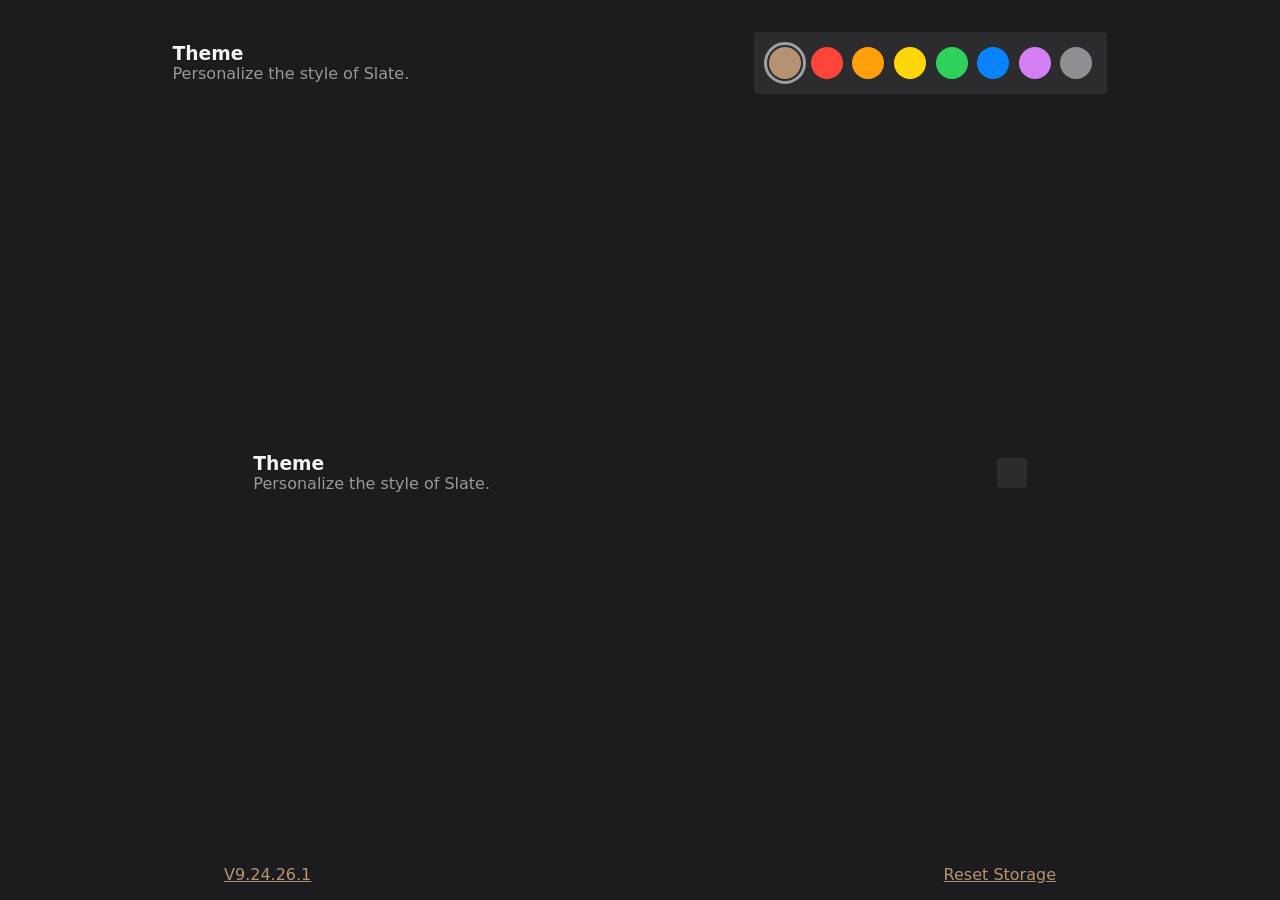
==== settings.html @ 67435133 "Update version number to V9.24.26.1 in settings.html" ====
<!DOCTYPE html>
<html lang="en">
<head>
    <meta charset="UTF-8">
    <meta name="viewport" content="width=device-width, initial-scale=1.0">
    <title>Slate Lite</title>
    <link rel="stylesheet" href="index.css">
    <link rel="stylesheet" href="https://cdnjs.cloudflare.com/ajax/libs/font-awesome/6.7.2/css/all.min.css"/>
    <link rel="icon" type="image/x-icon" href="icons/256.png">
    <link rel="manifest" href="./manifest.json">

    <meta name="mobile-web-app-capable" content="yes">
    <meta name="apple-mobile-web-app-status-bar-style" content="black-translucent">
    <meta name="apple-mobile-web-app-title" content="Slate Lite">

    <link rel="apple-touch-icon" href="icons/180.png">
</head>
<body>
    <div class="main-section" >
<div class="settings" id="settingsDialog">
    <div style="display: flex; flex-direction: row; justify-content: space-around; align-items: center;width: 100%;flex-wrap: wrap;margin:2rem">
        <div><h3 style="color: var(--text-color); margin: 0;">Theme</h3>
        <p style="color: var(--text-color2);  margin: 0;">Personalize the style of Slate.</p></div>
        <form id="colorPicker" class="colorPicker">
        </form>
    </div>
    <div style="display: flex; flex-direction: row; justify-content: space-around; align-items: center;width: 100%;flex-wrap: wrap;margin:2rem">
        <div><h3 style="color: var(--text-color); margin: 0;">Theme</h3>
        <p style="color: var(--text-color2);  margin: 0;">Personalize the style of Slate.</p></div>
        <form id="colorPicker" class="colorPicker">
        </form>
    </div>
    <div style="display: flex; flex-direction: row; justify-content: space-between; align-items: center; width: 65%; margin-top: 30px;">
        <p><a href="https://github.com/FencingLefty3/SlateLite">V9.24.26.1</a></p>
        <p><a style="color: var(--accent-color3); cursor: pointer; text-decoration: underline;" id="clearDatabaseButton">Reset Storage</a></p>
    </div>
    
</div>
</div>
</body>
</html>
<script src="js/dexie.min.js"></script>
<script src="database.js"></script>
<script src="index.js"></script>
---- index.css ----
* {
  font-family: system-ui, -apple-system, BlinkMacSystemFont, 'Segoe UI', Roboto, Oxygen, Ubuntu, Cantarell, 'Open Sans', 'Helvetica Neue', sans-serif
}

:root {
  --bg-color: #1c1c1e;
  --text-color: #f2f2f7;
  --text-color2: #ebebf599;
  --nav-color: #2c2c2e;

  --accent-color: #755f49;
  --accent-color4: #56473a;
  --accent-color2: #755f4951;
  --accent-color3: #b59372;
}

.Gray {
  --accent-color: #8e8e93;
  --accent-color4: #3a3a3c;
  --accent-color2: #8e8e9338;
  --accent-color3: #8e8e93;
}

.Red {
  --accent-color: #ff453a;
  --accent-color4: #4a2422;
  --accent-color2: #ff453a38;
  --accent-color3: #ff453a;
}

.Orange {
  --accent-color: #ff9f0a;
  --accent-color4: #4a351d;
  --accent-color2: #ff9f0a38;
  --accent-color3: #ff9f0a;
}
.Yellow {
  --accent-color: #ffd60a;
  --accent-color4: #49411e;
  --accent-color2: #ffd60a38;
  --accent-color3: #ffd60a;
}
.Green {
  --accent-color: #30d158;
  --accent-color4: #1e4229;
  --accent-color2: #30d15838;
  --accent-color3: #30d158;
}
.Blue {
  --accent-color: #0a84ff;
  --accent-color4: #1d3853;
  --accent-color2: #0a84ff38;
  --accent-color3: #0a84ff;
}
.Pink {
  --accent-color: #ff375f;
  --accent-color4: #4a2430;
  --accent-color2: #ff375f38;
  --accent-color3: #ff375f;
}

/*==================================*/
body {
  margin: 0;
  align-items: center;
  display: flex;
  flex-direction: column;
  height: 100vh; 
  background: var(--bg-color);
  color: var(--text-color);
  
}

.body {
  margin-top: 2rem;
  align-items: center;
  display: flex;
  flex-direction: column;
  width: 100%;
  height: 100%;
}


splash {
  position: fixed;
  top: 0;
  left: 0;
  width: 100%;
  height: 90dvh;
  background-color: white;
  display: flex;
  flex-direction: column; 
  align-items: center; 
  justify-content: space-between; 
  padding: 5dvh;
  z-index: 9999; /* Ensure it stays on top of everything */
}

h3 {
  margin: 0;
  padding: 0;
}
img {
  margin: 0;
  padding: 0;
}

.circle {
  width: 2rem;
  height: 2rem;
  border-radius: 100%;
  display: flex;
  align-items: center;
  justify-content: center;
  color: #000;
  background-color: var(--text-color)
}

.circle-outline {
  width: 2rem;
  height: 2rem;
  border-radius: 50%;
  outline: 3px solid var(--text-color2);
  outline-offset: 2px;
  display: flex;
  align-items: center;
  justify-content: center;
  color: #000;
  background-color: var(--text-color)
}

.loader {
  width: 48px;
  height: 48px;
  border-radius: 50%;
  position: relative;
  animation: rotate 1s linear infinite
}
.loader::before {
  content: "";
  box-sizing: border-box;
  position: absolute;
  inset: 0px;
  border-radius: 50%;
  border: 5px solid var(--text-color);
  animation: prixClipFix 2s linear infinite ;
}

@keyframes rotate {
  100%   {transform: rotate(360deg)}
}

@keyframes prixClipFix {
    0%   {clip-path:polygon(50% 50%,0 0,0 0,0 0,0 0,0 0)}
    25%  {clip-path:polygon(50% 50%,0 0,100% 0,100% 0,100% 0,100% 0)}
    50%  {clip-path:polygon(50% 50%,0 0,100% 0,100% 100%,100% 100%,100% 100%)}
    75%  {clip-path:polygon(50% 50%,0 0,100% 0,100% 100%,0 100%,0 100%)}
    100% {clip-path:polygon(50% 50%,0 0,100% 0,100% 100%,0 100%,0 0)}
}

[type="search"]::-webkit-search-cancel-button {
  -webkit-appearance: none;
  appearance: none;
  height: 10px;
  width: 10px;
  background-image: url('icons/trash.svg');
  background-size: 10px 10px;
}

dialog {
  gap: 15px;
  flex-direction: row;
  min-width: 70%;
  justify-content: center;
  align-items: center;
  padding: 15px;
  margin-top: 0.5rem;
  border-radius: 8px;
  background-color: var(--accent-color4);
  position: fixed;
  top: 50%;
  opacity: 1;
  border: var(--accent-color2) 3px solid;
  box-shadow: 0 4px 10px var(--accent-color2);
  
}

/* Styles the darkened background when popup is active */
dialog::backdrop {
  background-color: #1f1f1fb5;
  opacity: 1;
}

.tagDialog {
  flex-direction: column;
  min-width: 10% !important;
  justify-content: center;
  align-items: center;
  position: fixed;
  top: 2%;
  right: 60%;
}

.settingsDialog {
  flex-direction: column;
  min-width: 80% !important;
  min-height: 80% !important;
  justify-content: space-between;
  align-items: center;
  position: fixed;
  top: 5%;
  background-color: var(--bg-color);
  border-color: var(--nav-color);
}

.settings {
  display: flex;
  flex-direction: column;
  justify-content: space-between;
  align-items: center;
  width: 100%;
}

.filtersDialog {
  gap: 15px;
  display: flex;
  flex-direction: column;
  justify-content: center;
  align-items: center;
  padding: 15px;
}

input, select, textarea {
  background: var(--accent-color2);
  border: none;
  color: var(--text-color);
  padding: 8px;
  border-radius: 4px;
  opacity: .7;
}

.btn2 {
  background: var(--accent-color2);
  border: none;
  color: var(--text-color);
  padding: 8px;
  border-radius: 4px;
  opacity: .7;
  cursor: pointer;
  
}

.btn2:hover {
  background-color: var(--accent-color) !important;
}

@media (max-width: 970px) {
  .btnNav {
    display: block !important;
  }


}
@media (max-width: 970px) {
  .filterButtons {
    display: none !important;
  }
}

.filterButtons {
  display: flex;
  flex-direction: column;
  justify-content: center;
  align-items: center;
  width: 100%;
}

.btnNav {
  background: var(--accent-color2);
  border: none;
  color: var(--text-color);
  padding: 8px;
  border-radius: 4px;
  opacity: .7;
  cursor: pointer;
  display: none;
}

.btnNav:hover {
  background-color: var(--accent-color) !important;
}

.addbtn::before {
  content: "";
  background-image: url('icons/square-pen.svg');
  background-size: cover; /* Forces image to fit the dimensions */
  background-position: center; /* Centers the image */
  background-repeat: no-repeat; /* Prevents tiling */
  padding-right: 1rem;
  margin-right: 5px;
}
.settingsIcon::before {
  content: "";
  background-image: url('icons/settings.svg');
  background-size: cover; /* Forces image to fit the dimensions */
  background-position: center; /* Centers the image */
  background-repeat: no-repeat; /* Prevents tiling */
  padding-right: 1rem;
}
.helpIcon::before {
  content: "";
  background-image: url('icons/badge-question-mark.svg');
  background-size: cover; /* Forces image to fit the dimensions */
  background-position: center; /* Centers the image */
  background-repeat: no-repeat; /* Prevents tiling */
  padding-right: 1rem;
}

.subbtn {
  background-color: var(--accent-color);
  align-items: center;
  justify-content: center;
  margin: 10px 0;
}

.point {
  display: flex;
  align-items: center;
  justify-content: space-between;
  width: 60vw;
  padding: 8px;
  margin: 4px 0;
  border-radius: 4px;
  background-color: var(--nav-color);
}

.line {
  display: flex;
  align-items: center;
  justify-content: space-between;
  width: 60vw;
  padding: 8px;
  margin: 4px 0;
  border-radius: 4px;
  background-color: var(--nav-color);
}

.ico {
 width: 1rem;
 height: 1rem;
 padding: 0;
}

.svg {
 width: 1rem;
 height: 1rem;
 padding: 0;
}

input[type="datetime-local"] {
    color-scheme: dark;
}
input[type="radio"] {
  color-scheme: dark;
  border-radius: 100%;
  display: flex;
  align-items: center;
  justify-content: center;
  color: #000;
  background-color: var(--text-color)
}

.colorPicker {
  display: flex;
  flex-direction: row;
  gap: 0.6rem;
  background-color: var(--nav-color);
  border-radius: 4px;
  padding: 15px;
}


input:focus,
select:focus,
textarea:focus,
button:focus {
    outline: none;
}


.btn {
  background-color: var(--accent-color);
  min-width: 85%;
  align-items: center;
  justify-content: center;
  margin: 10px 0;
}

button {
  align-items: center;
  justify-content: center;
  background: none;
  border: none;
  color: var(--text-color);
  padding: 8px;
  border-radius: 4px;
}

button:hover {
  background-color: var(--accent-color2);
}

input::placeholder {
  color: #b8b8b8;
  opacity: 0.7;
}

.title {
  text-align: left;
  align-items: center;
  justify-content: center;
  font-size: 2em;
}
.main {
  flex: 1;
  display: flex;
  flex-direction: column;
  gap: 10px;
  justify-content: space-between;
  align-items: center;
  width: 100%;
  height: 100lvh;
}

.column-section-bg {
  flex-direction: column;
  display: flex;
  justify-content: center;
  align-items: center;
  row-gap: 10px;
  padding-left: 15px;
  padding-right: 15px;
  padding-top: 3px;
  padding-bottom: 5px;
  margin: 20px;
  width: 85%;
  border-radius: 8px;
  background-color: var(--accent-color2);
}

.column-section {
  flex-direction: column;
  display: flex;
  justify-content: center;
  align-items: center;
  row-gap: 10px;
  padding-left: 15px;
  padding-right: 15px;
  padding-top: 3px;
  padding-bottom: 5px;
  margin: 20px;
}

.row-section {
  display: flex;
  gap: 15px;
  flex-direction: row;
  justify-content: center;
  align-items: center;
  width: 85%;
  margin-top: 0.5rem;
}


.left-row-section {
  display: flex;
    justify-content: space-between;
    align-content: center;
    align-items: center;
    flex-direction: row;
    width: 100%;
    margin: 0 10%;
}

.row-section-bg {
  display: flex;
  gap: 15px;
  flex-direction: row;
  min-width: 70%;
  justify-content: center;
  align-items: center;
  padding: 15px;
  margin-top: 0.5rem;
  border-radius: 8px;
  background-color: var(--accent-color2);
}

.point-content {
  display: flex;
  flex-direction: column;
  align-items: left;
  gap: 10px;
}

.line-content {
  display: flex;
  flex-direction: column;
  align-items: left;
  gap: 10px;
}

.content-text {
  margin: 0;
  padding: 0;
  font-size: 0.8rem;
  color: var(--text-color2);
}

.writeCreateFrm {
  display: flex;
  flex-direction: column;
  align-items: left;
  gap: 10px;
}

.listCreateFrm {
  display: flex;
  flex-direction: column;
  align-items: left;
  gap: 10px;
}

.form {
  display: flex;
  justify-content: space-between;
  align-items: center;
  justify-content: center;
}

.formInput {
  background: none;
  border: none;
  color: var(--text-color);
  font-size: 1.2rem;
  padding: 0;
  border-radius: 4px;
  opacity: .7;
}
.formInput2 {
  background: none;
  margin: 0;
  padding: 0;
  font-size: 1rem;
  color: var(--text-color2);
}

a:link {
  color: var(--accent-color3);
}

a:hover {
  color: var(--accent-color3);
  opacity: 0.3;
}



.form-footer {
  display: flex;
  justify-content: center;
  align-items: center;
  flex-direction: column;
  color: var(--text-color);
}

.section canvas {
  width: 100%;
  height: 320px;
  display: block;
}

.nav a {
  color: var(--text-color);
  text-decoration: none;
  padding: 8px 16px;
  border-radius: 4px;
}

.nav a:hover {
  background-color: var(--accent-color);
  opacity: 0.7;
}

.NAV {
  background-color: var(--nav-color);
  display: flex;
      flex-direction: row;
    flex-wrap: wrap;
    align-content: flex-start;
    align-items: center;
    justify-content: center;
  top: 0;
  left: 0;
  height: 100lvh;
  width: 20%;

}

.main-section {
  display: flex;
  gap: 15px;
  flex-direction: row;
  justify-content: center;
  width: 100dvw;
  height: 100lvh;
}

.main-section-inverted {
  display: flex;
  gap: 15px;
  flex-direction: column;
  justify-content: center;
  align-items: center;
  margin-top: 0.5rem;
}

@media (max-width: 970px) {
  .NAV {
    background: none !important;
    position: relative;
    width: 100lvh !important;
    height: 200lvh !important;
    display: flex;
        flex-direction: row;
      flex-wrap: wrap;
      align-content: flex-start;
      align-items: center;
      justify-content: center;
  }
  .main-section {
    display: flex;
    gap: 15px;
    flex-direction: column !important;
    width: 100% !important;
    margin-top: 0.5rem;
  }
  .main-section-inverted {
    display: flex;
    gap: 15px;
    flex-direction: row !important;
    width: 100% !important;
    margin-top: 0.5rem;
  }
}

.navbtn {
  color: var(--text-color);
  text-decoration: none;
  padding: 8px 16px;
  border-radius: 4px;
}

.navbtn:hover {
  background-color: var(--accent-color);
  opacity: 0.7;
}

.hidden {
    display: none;
}

.task-card {
    display: flex;
    align-items: flex-start;
    gap: 12px;

    width: 60vw;
    box-sizing: border-box;

    padding: 12px 16px;

    border-bottom: 1px solid var(--accent-color2);
}

.task-card:hover {
    background: var(--accent-color2);
}

.task-content {
    flex: 1;

    display: flex;
    flex-direction: column;
    gap: 4px;
}

.task-title {
    font-size: 1rem;
    font-weight: 500;
}

.task-note {
    font-size: 0.85rem;
    opacity: 0.75;
}

.task-date {
    display: flex;
    align-items: center;
    gap: 4px;
}


.point-row {
  display: flex;
  flex-direction: row;
  align-items: center;
  gap: 12px;
}

.point-complete-btn {
  flex: 0 0 auto;
  width: 1.15rem;
  height: 1.15rem;
  padding: 0;
  margin: 0;
  border-radius: 100%;
  border: 2px solid var(--text-color2);
  background: none;
  cursor: pointer;
  position: relative;
  transition: background-color 0.18s ease, border-color 0.18s ease;
}

.point-complete-btn:hover {
  border-color: var(--accent-color3);
}

.point-complete-btn.checked {
  background-color: var(--accent-color3);
  border-color: var(--accent-color3);
}

.point-complete-btn.checked::after {
  content: "";
  position: absolute;
  left: 0.3rem;
  top: 0.1rem;
  width: 0.2rem;
  height: 0.45rem;
  border: solid var(--bg-color);
  border-width: 0 2px 2px 0;
  transform: rotate(45deg);
}

[data-tooltip] {
  position: relative;
  cursor: pointer;
}

[data-tooltip]:after {
  content: attr(data-tooltip);
  position: absolute;
  bottom: 15%;
  left: 60%;
  color: var(--text-color);
  padding: 6px 10px;
  white-space: nowrap;
  border-radius: 4px;
  font-size: 14px;
  z-index: 10;
}

.completion-alert {
  position: fixed;
  right: 1.25rem;
  bottom: 1.25rem;
  z-index: 20;
  display: flex;
  align-items: center;
  gap: 1rem;
  max-width: min(26rem, calc(100vw - 2.5rem));
  padding: 0.85rem 0.75rem 0.85rem 1rem;
  color: var(--text-color);
  background: var(--nav-color);
  border: 1px solid var(--accent-color2);
  border-radius: 6px;
  box-shadow: 0 8px 24px rgb(0 0 0 / 0.28);
  animation: completion-alert-in 0.2s ease-out;
}

.completion-alert-undo,
.completion-alert-close {
  color: var(--accent-color3);
  background: none;
  border: 0;
  cursor: pointer;
}

.completion-alert-undo {
  font-weight: 600;
  padding: 0.35rem 0.25rem;
}

.completion-alert-close {
  padding: 0.2rem 0.35rem;
  font-size: 1.25rem;
  line-height: 1;
}

.completion-alert-undo:hover,
.completion-alert-close:hover {
  color: var(--text-color);
}

@keyframes completion-alert-in {
  from {
    opacity: 0;
    transform: translateY(0.5rem);
  }
  to {
    opacity: 1;
    transform: translateY(0);
  }
}

@media (max-width: 480px) {
  .completion-alert {
    right: 0.75rem;
    bottom: 0.75rem;
    left: 0.75rem;
    max-width: none;
  }
}
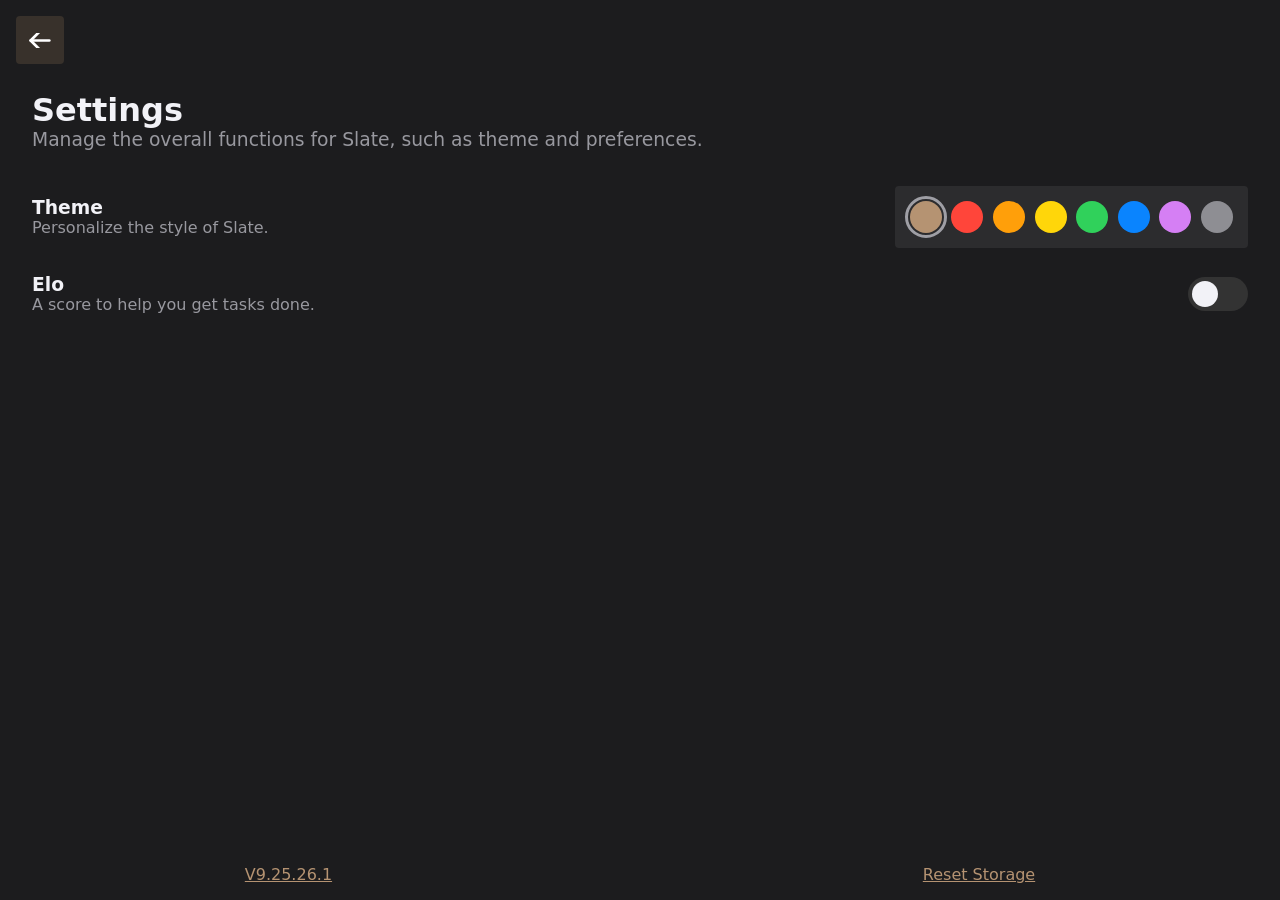
==== commit 1c615ec2: "Add back navigation icon and enhance settings layout with new toggle feature" ====
--- a/settings.html
+++ b/settings.html
@@ -18,20 +18,32 @@
 <body>
     <div class="main-section" >
 <div class="settings" id="settingsDialog">
-    <div style="display: flex; flex-direction: row; justify-content: space-around; align-items: center;width: 100%;flex-wrap: wrap;margin:2rem">
-        <div><h3 style="color: var(--text-color); margin: 0;">Theme</h3>
-        <p style="color: var(--text-color2);  margin: 0;">Personalize the style of Slate.</p></div>
-        <form id="colorPicker" class="colorPicker">
-        </form>
-    </div>
-    <div style="display: flex; flex-direction: row; justify-content: space-around; align-items: center;width: 100%;flex-wrap: wrap;margin:2rem">
-        <div><h3 style="color: var(--text-color); margin: 0;">Theme</h3>
-        <p style="color: var(--text-color2);  margin: 0;">Personalize the style of Slate.</p></div>
-        <form id="colorPicker" class="colorPicker">
-        </form>
+    <div class="column-section" style="width: 100%; justify-content: space-between; align-items: center; margin-top: 5rem;">
+        <div style="display: flex; flex-direction: row; justify-content: space-between; align-items: center;width: 100%;flex-wrap: wrap;margin:0.5rem">
+            <div><h1 style="color: var(--text-color); margin: 0;">Settings</h1>
+            <h3 style="color: var(--text-color2);  margin: 0; font-weight: 400;">Manage the overall functions for Slate, such as theme and preferences.</h3></div>
+        </div>
+        <div>
+            <a href="./index.html"><button id="openSettings" class="backIcon"></button></a>
+        </div>
+        <div style="display: flex; flex-direction: row; justify-content: space-between; align-items: center;width: 100%;flex-wrap: wrap;margin:0.5rem">
+            <div><h3 style="color: var(--text-color); margin: 0;">Theme</h3>
+            <p style="color: var(--text-color2);  margin: 0;">Personalize the style of Slate.</p></div>
+            <form id="colorPicker" class="colorPicker">
+            </form>
+        </div>
+        <div style="display: flex; flex-direction: row; justify-content: space-between; align-items: center;width: 100%;flex-wrap: wrap;margin:0.5rem">
+            <div><h3 style="color: var(--text-color); margin: 0;">Elo</h3>
+            <p style="color: var(--text-color2);  margin: 0;">A score to help you get tasks done.</p></div>
+            <label class="toggle">
+                <input type="checkbox" id="btnToggle" name="btnToggle" />
+                <span class="slider"></span>
+            </label>
+            </form>
+        </div>
     </div>
     <div style="display: flex; flex-direction: row; justify-content: space-between; align-items: center; width: 65%; margin-top: 30px;">
-        <p><a href="https://github.com/FencingLefty3/SlateLite">V9.24.26.1</a></p>
+        <p><a href="https://github.com/FencingLefty3/SlateLite">V9.25.26.1</a></p>
         <p><a style="color: var(--accent-color3); cursor: pointer; text-decoration: underline;" id="clearDatabaseButton">Reset Storage</a></p>
     </div>
     
--- a/index.css
+++ b/index.css
@@ -218,7 +218,9 @@
   flex-direction: column;
   justify-content: space-between;
   align-items: center;
+  gap: 0.2rem;
   width: 100%;
+  padding: 0 2rem;
 }
 
 .filtersDialog {
@@ -306,6 +308,27 @@
   background-position: center; /* Centers the image */
   background-repeat: no-repeat; /* Prevents tiling */
   padding-right: 1rem;
+}
+.backIcon {
+  position: fixed;
+  top: 1rem;
+  left: 1rem;
+  width: 3rem;
+  height: 3rem;
+  background: var(--accent-color2);
+  border: none;
+  color: var(--text-color);
+  padding: 8px;
+  border-radius: 4px;
+  cursor: pointer;
+}
+.backIcon::before {
+  content: "";
+  background-image: url('icons/arrow-left.svg');
+  background-size: cover; /* Forces image to fit the dimensions */
+  background-position: center; /* Centers the image */
+  background-repeat: no-repeat; /* Prevents tiling */
+  padding-right: 2rem;
 }
 .helpIcon::before {
   content: "";
@@ -831,4 +854,53 @@
     left: 0.75rem;
     max-width: none;
   }
+}
+
+/*
+Source - https://stackoverflow.com/a/79274945
+Posted by Naeem Akhtar
+Retrieved 2026-09-25, License - CC BY-SA 4.0
+*/
+
+.toggle {
+  position: relative;
+  display: inline-block;
+  width: 60px;
+  height: 34px;
+}
+
+.toggle input {
+  display: none;
+}
+
+.slider {
+  position: absolute;
+  cursor: pointer;
+  top: 0;
+  left: 0;
+  right: 0;
+  bottom: 0;
+  background-color: #333;
+  transition: 0.4s;
+  border-radius: 34px;
+}
+
+.slider:before {
+  position: absolute;
+  content: "";
+  height: 26px;
+  width: 26px;
+  left: 4px;
+  bottom: 4px;
+  background-color: var(--text-color);
+  transition: 0.4s;
+  border-radius: 50%;
+}
+
+input:checked + .slider {
+  background-color: var(--accent-color3);
+}
+
+input:checked + .slider:before {
+  transform: translateX(26px);
 }
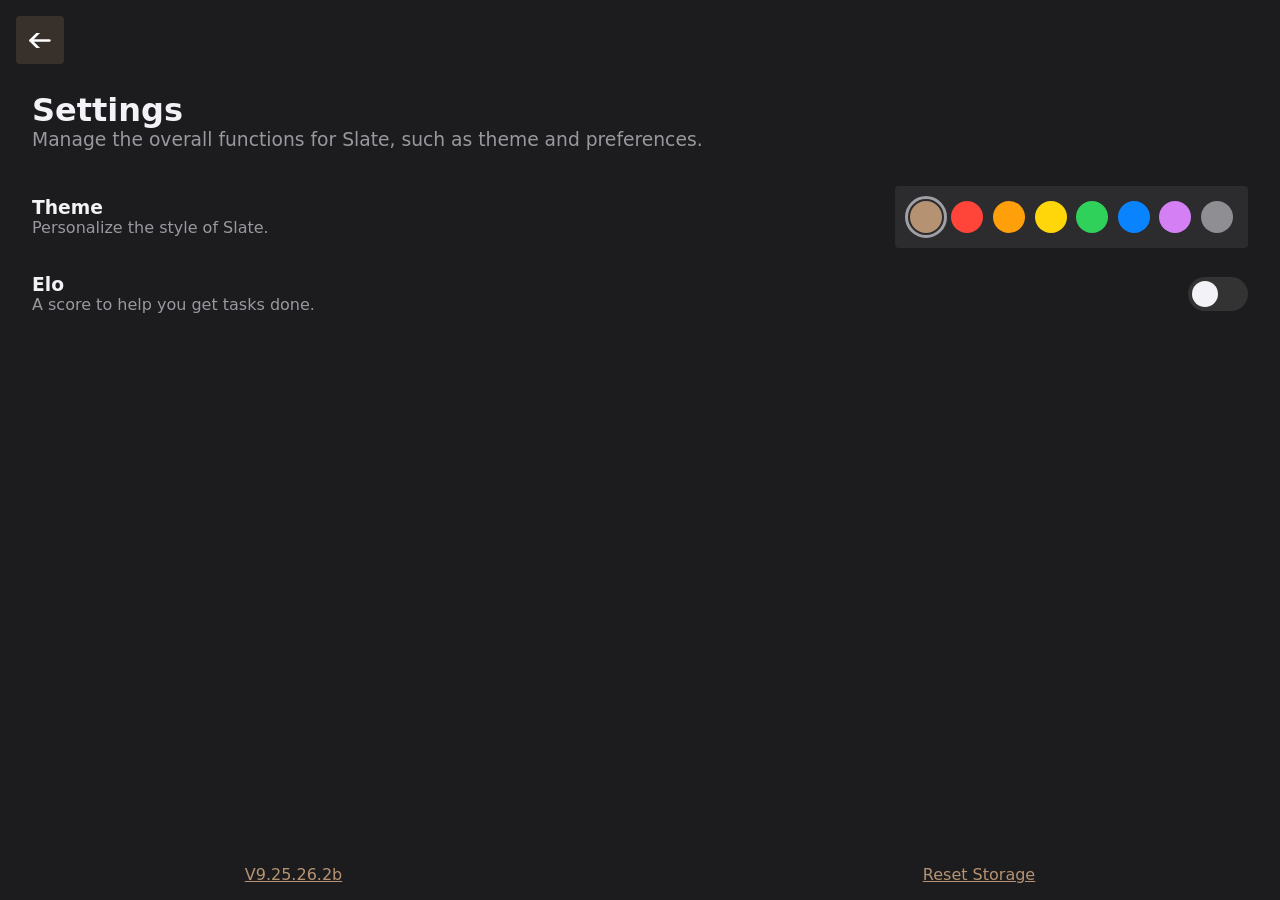
==== commit 0c694805: "Update version number to V9.25.26.2b in settings.html" ====
--- a/settings.html
+++ b/settings.html
@@ -43,7 +43,7 @@
         </div>
     </div>
     <div style="display: flex; flex-direction: row; justify-content: space-between; align-items: center; width: 65%; margin-top: 30px;">
-        <p><a href="https://github.com/FencingLefty3/SlateLite">V9.25.26.1</a></p>
+        <p><a href="https://github.com/FencingLefty3/SlateLite">V9.25.26.2b</a></p>
         <p><a style="color: var(--accent-color3); cursor: pointer; text-decoration: underline;" id="clearDatabaseButton">Reset Storage</a></p>
     </div>
     
--- a/index.css
+++ b/index.css
@@ -309,6 +309,23 @@
   background-repeat: no-repeat; /* Prevents tiling */
   padding-right: 1rem;
 }
+.userIcon {
+  padding: 1rem;
+  background: var(--accent-color2);
+  border: none;
+  color: var(--text-color);
+  padding: 8px;
+  border-radius: 4px;
+  cursor: pointer;
+}
+.userIcon::before {
+  content: "";
+  background-image: url('icons/circle-user-round.svg');
+  background-size: cover; /* Forces image to fit the dimensions */
+  background-position: center; /* Centers the image */
+  background-repeat: no-repeat; /* Prevents tiling */
+  padding-right: 1.2rem;
+}
 .backIcon {
   position: fixed;
   top: 1rem;
@@ -651,8 +668,8 @@
   .NAV {
     background: none !important;
     position: relative;
-    width: 100lvh !important;
-    height: 200lvh !important;
+    width: 100lvw !important;
+    height: auto !important;
     display: flex;
         flex-direction: row;
       flex-wrap: wrap;
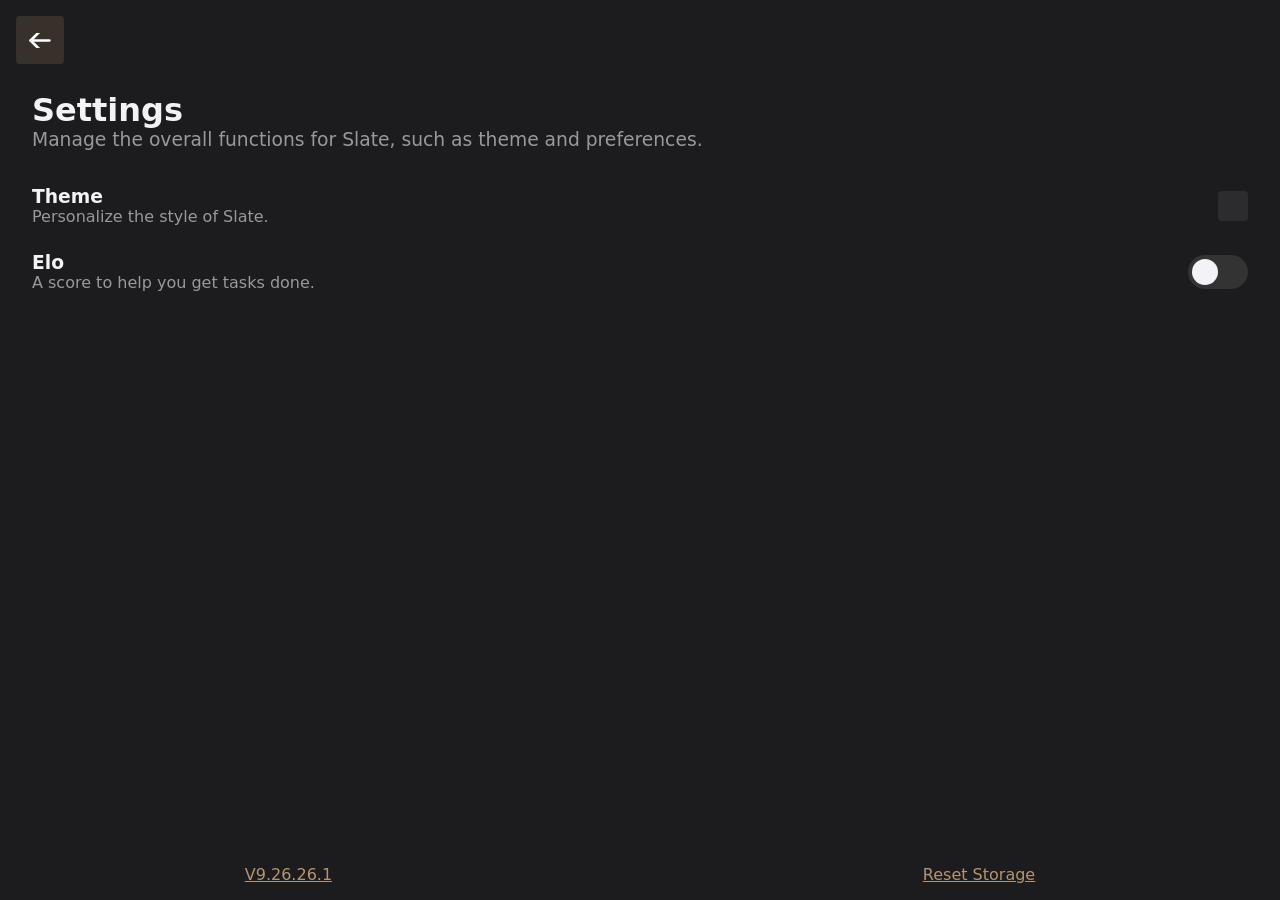
==== commit fa0f65bb: "Update search input handling and enhance search functionality" ====
--- a/settings.html
+++ b/settings.html
@@ -43,7 +43,7 @@
         </div>
     </div>
     <div style="display: flex; flex-direction: row; justify-content: space-between; align-items: center; width: 65%; margin-top: 30px;">
-        <p><a href="https://github.com/FencingLefty3/SlateLite">V9.25.26.2b</a></p>
+        <p><a href="https://github.com/FencingLefty3/SlateLite">V9.26.26.1</a></p>
         <p><a style="color: var(--accent-color3); cursor: pointer; text-decoration: underline;" id="clearDatabaseButton">Reset Storage</a></p>
     </div>
     
--- a/index.css
+++ b/index.css
@@ -324,7 +324,7 @@
   background-size: cover; /* Forces image to fit the dimensions */
   background-position: center; /* Centers the image */
   background-repeat: no-repeat; /* Prevents tiling */
-  padding-right: 1.2rem;
+  padding-right: 1.3rem;
 }
 .backIcon {
   position: fixed;
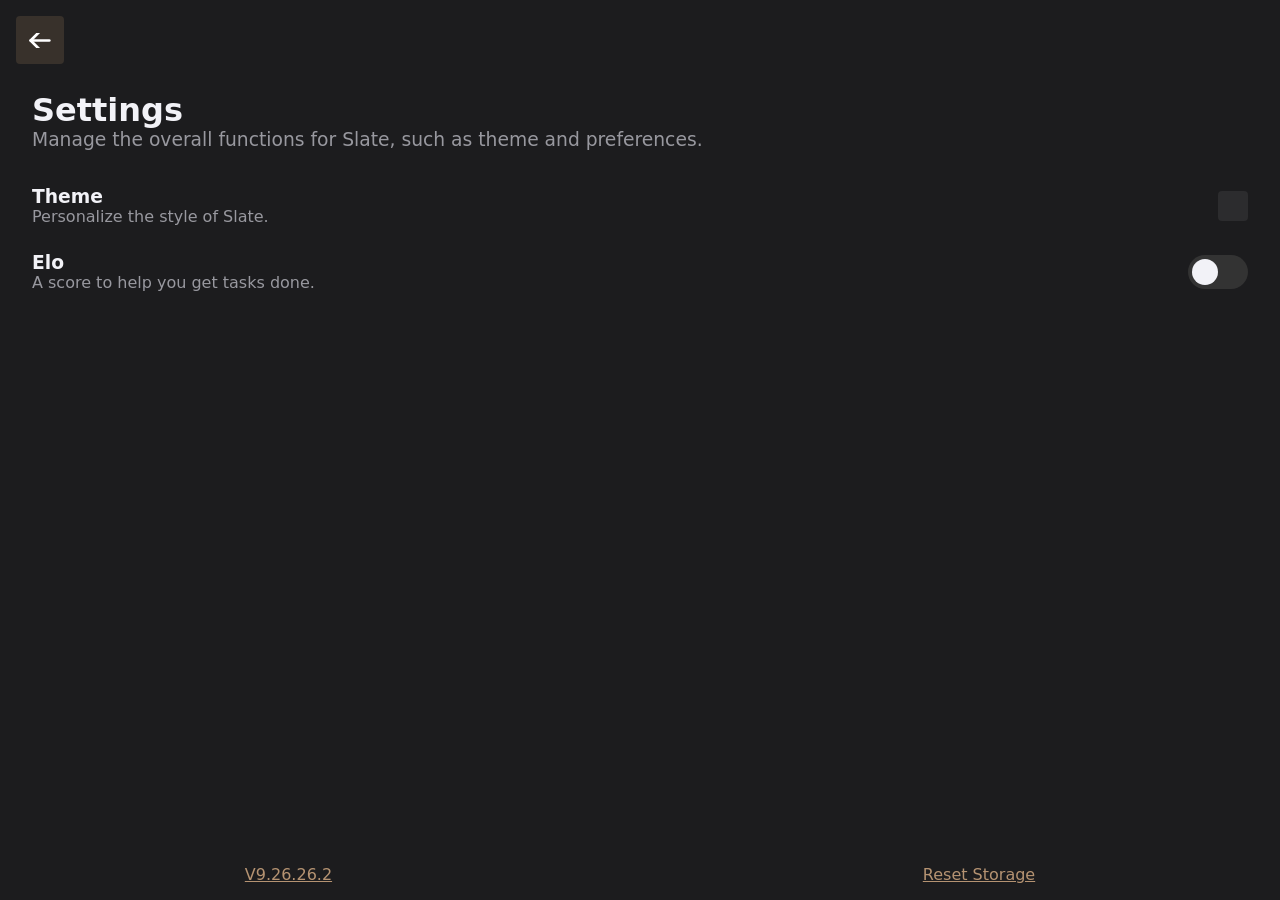
==== commit 839a5134: "Add calendar clock SVG icon and update datetime-local input styling" ====
--- a/settings.html
+++ b/settings.html
@@ -43,7 +43,7 @@
         </div>
     </div>
     <div style="display: flex; flex-direction: row; justify-content: space-between; align-items: center; width: 65%; margin-top: 30px;">
-        <p><a href="https://github.com/FencingLefty3/SlateLite">V9.26.26.1</a></p>
+        <p><a href="https://github.com/FencingLefty3/SlateLite">V9.26.26.2</a></p>
         <p><a style="color: var(--accent-color3); cursor: pointer; text-decoration: underline;" id="clearDatabaseButton">Reset Storage</a></p>
     </div>
     
--- a/index.css
+++ b/index.css
@@ -399,7 +399,26 @@
 
 input[type="datetime-local"] {
     color-scheme: dark;
-}
+    background-image: url('icons/calendar-clock.svg');
+    background-repeat: no-repeat;
+    background-position: right 12px center;
+    background-size: 20px;
+    cursor: pointer;
+}
+
+input[type="datetime-local"]::-webkit-calendar-picker-indicator {
+  position: absolute;
+  left: 0;
+  top: 0;
+  width: 100%;
+  height: 100%;
+  margin: 0;
+  padding: 0;
+  opacity: 0;
+  cursor: pointer;
+}
+
+
 input[type="radio"] {
   color-scheme: dark;
   border-radius: 100%;
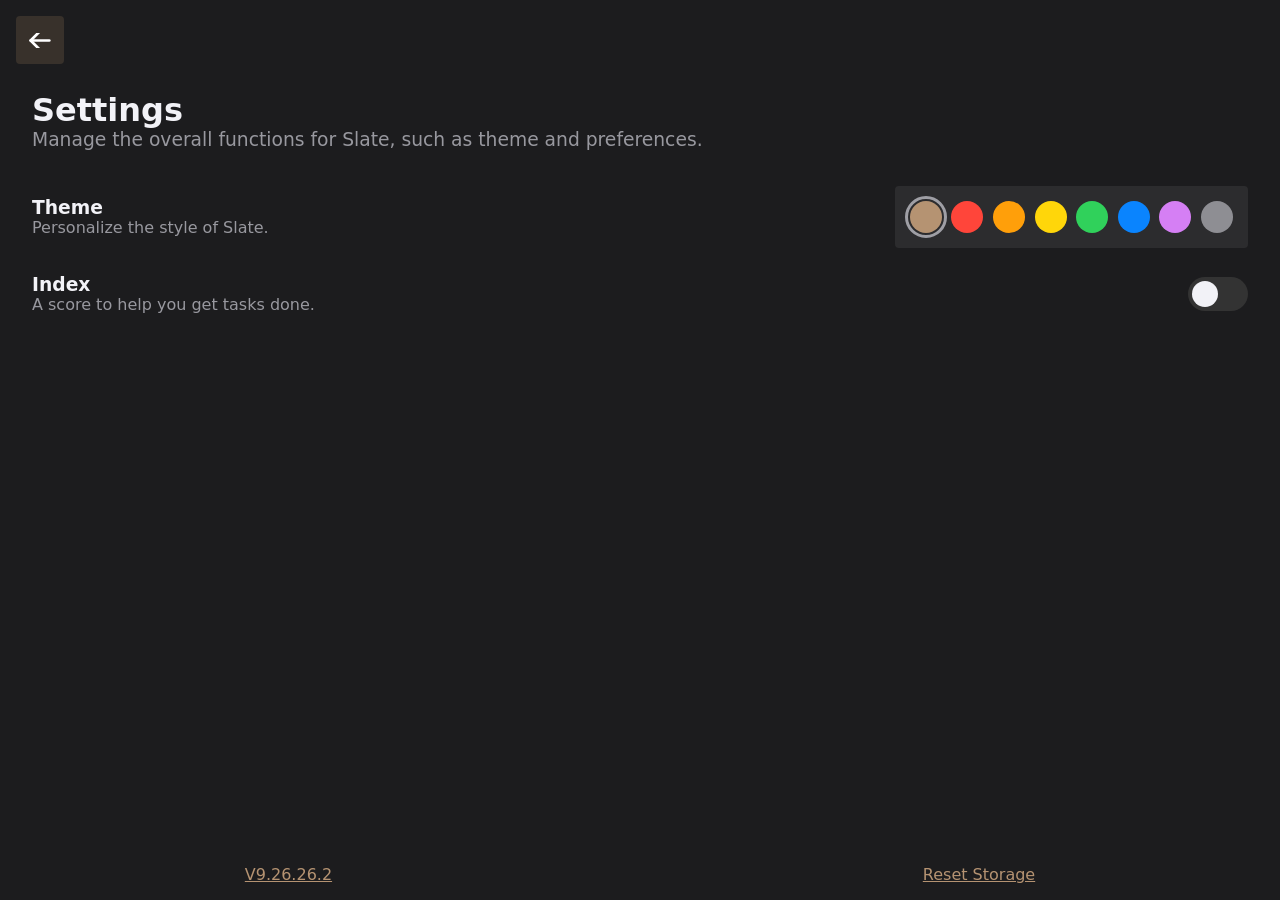
==== commit 74018480: "Refactor index score display and update checkbox functionality in settings" ====
--- a/settings.html
+++ b/settings.html
@@ -33,13 +33,12 @@
             </form>
         </div>
         <div style="display: flex; flex-direction: row; justify-content: space-between; align-items: center;width: 100%;flex-wrap: wrap;margin:0.5rem">
-            <div><h3 style="color: var(--text-color); margin: 0;">Elo</h3>
+            <div><h3 style="color: var(--text-color); margin: 0;">Index</h3>
             <p style="color: var(--text-color2);  margin: 0;">A score to help you get tasks done.</p></div>
             <label class="toggle">
-                <input type="checkbox" id="btnToggle" name="btnToggle" />
+                <input type="checkbox" id="EloCheckbox" name="btnToggle" />
                 <span class="slider"></span>
             </label>
-            </form>
         </div>
     </div>
     <div style="display: flex; flex-direction: row; justify-content: space-between; align-items: center; width: 65%; margin-top: 30px;">
--- a/index.css
+++ b/index.css
@@ -65,7 +65,8 @@
   align-items: center;
   display: flex;
   flex-direction: column;
-  height: 100vh; 
+  height: 100dvh;
+  overflow: hidden;
   background: var(--bg-color);
   color: var(--text-color);
   
@@ -256,6 +257,46 @@
   background-color: var(--accent-color) !important;
 }
 
+
+.bar {
+  width: 100%;
+  height: 2rem;
+  background-color: var(--accent-color2);
+  border-radius: 4px;
+  overflow: hidden;
+}
+
+.bar-fill {
+  display: block;
+  height: 100%;
+  border-radius: 2px;
+  background-color: var(--accent-color3);
+}
+
+.bar-line {
+  position: absolute;
+  top: 40%;
+  left: 80%;
+  width: 2px;
+  height: 70%;
+  background-color: var(--text-color);
+}
+
+@media (max-width: 970px) {
+  .indexscore {
+    display: none !important;
+  }
+}
+
+.indexscore {
+  position: relative;
+  flex-direction: column;
+  justify-content: center;
+  align-items: left;
+  width: 100%;
+}
+
+
 @media (max-width: 970px) {
   .btnNav {
     display: block !important;
@@ -273,9 +314,11 @@
   display: flex;
   flex-direction: column;
   justify-content: center;
-  align-items: center;
+  align-items: left;
   width: 100%;
 }
+
+
 
 .btnNav {
   background: var(--accent-color2);
@@ -372,6 +415,7 @@
   margin: 4px 0;
   border-radius: 4px;
   background-color: var(--nav-color);
+  box-shadow: 0 8px 24px rgb(0 0 0 / 0.28);
 }
 
 .line {
@@ -383,6 +427,7 @@
   margin: 4px 0;
   border-radius: 4px;
   background-color: var(--nav-color);
+  box-shadow: 0 8px 24px rgb(0 0 0 / 0.28);
 }
 
 .ico {
@@ -403,7 +448,6 @@
     background-repeat: no-repeat;
     background-position: right 12px center;
     background-size: 20px;
-    cursor: pointer;
 }
 
 input[type="datetime-local"]::-webkit-calendar-picker-indicator {
@@ -411,7 +455,7 @@
   left: 0;
   top: 0;
   width: 100%;
-  height: 100%;
+  height: auto;
   margin: 0;
   padding: 0;
   opacity: 0;
@@ -482,13 +526,16 @@
 }
 .main {
   flex: 1;
+  min-height: 0;
   display: flex;
   flex-direction: column;
   gap: 10px;
   justify-content: space-between;
   align-items: center;
   width: 100%;
-  height: 100lvh;
+  height: auto;
+  overflow-x: hidden;
+  overflow-y: auto;
 }
 
 .column-section-bg {
@@ -660,9 +707,11 @@
     justify-content: center;
   top: 0;
   left: 0;
-  height: 100lvh;
+  height: 100%;
   width: 20%;
-
+  flex-shrink: 0;
+  overflow: hidden; 
+  box-shadow: 0 8px 24px rgb(0 0 0 / 0.28);
 }
 
 .main-section {
@@ -671,7 +720,9 @@
   flex-direction: row;
   justify-content: center;
   width: 100dvw;
-  height: 100lvh;
+  height: 100dvh;
+  min-height: 0;
+  overflow: hidden;
 }
 
 .main-section-inverted {
@@ -681,6 +732,7 @@
   justify-content: center;
   align-items: center;
   margin-top: 0.5rem;
+  width: 100%;
 }
 
 @media (max-width: 970px) {
@@ -695,6 +747,15 @@
       align-content: flex-start;
       align-items: center;
       justify-content: center;
+  box-shadow: none !important;
+  }
+  body {
+    height: auto;
+    min-height: 100dvh;
+    overflow: auto;
+  }
+  .body {
+    height: auto;
   }
   .main-section {
     display: flex;
@@ -702,6 +763,16 @@
     flex-direction: column !important;
     width: 100% !important;
     margin-top: 0.5rem;
+    height: auto;
+    min-height: 0;
+    overflow: visible;
+  }
+  .main {
+    flex: none;
+    width: 100%;
+    height: auto;
+    min-height: 0;
+    overflow: visible;
   }
   .main-section-inverted {
     display: flex;
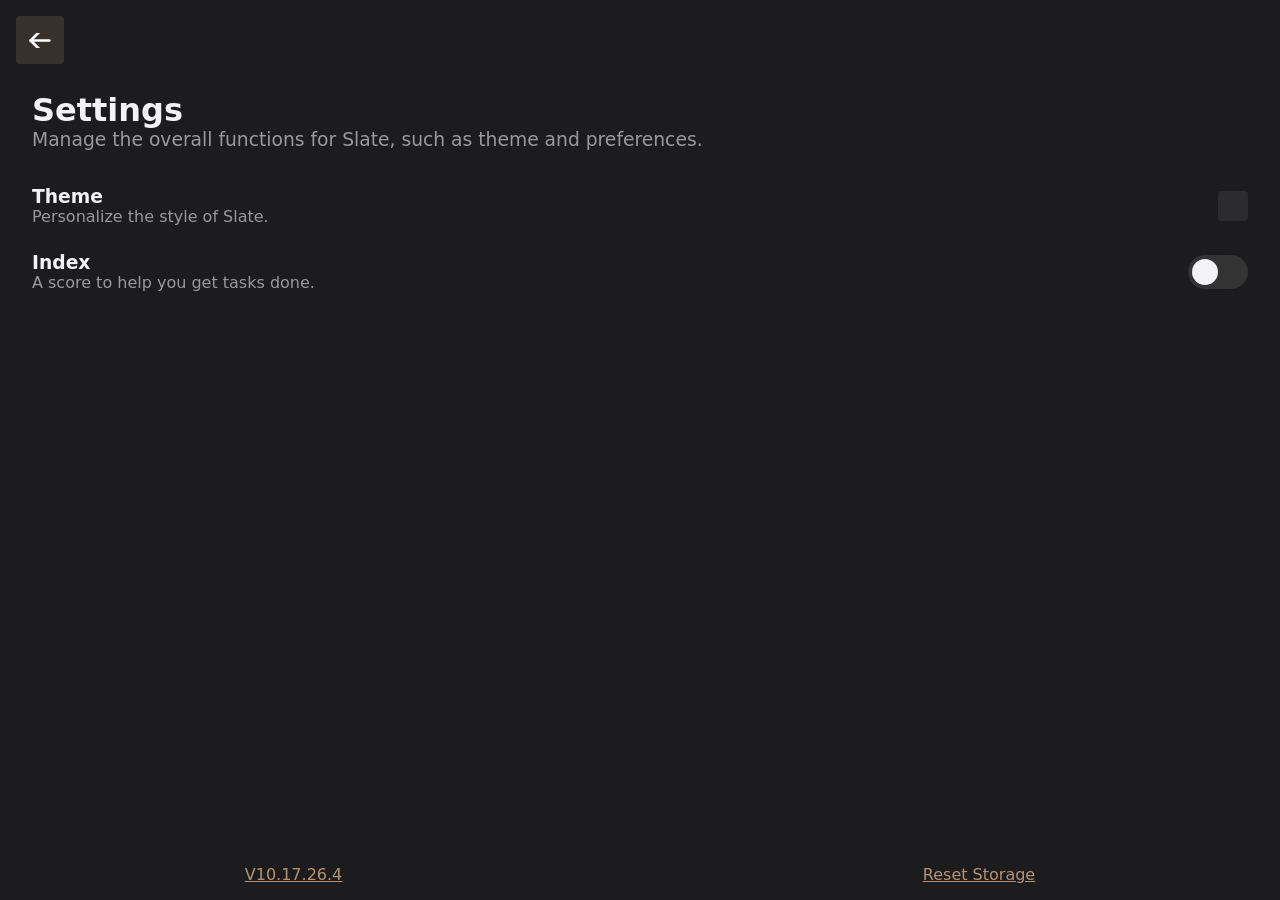
==== commit ce60be9d: "Update settings.html" ====
--- a/settings.html
+++ b/settings.html
@@ -42,7 +42,7 @@
         </div>
     </div>
     <div style="display: flex; flex-direction: row; justify-content: space-between; align-items: center; width: 65%; margin-top: 30px;">
-        <p><a href="https://github.com/FencingLefty3/SlateLite">V9.26.26.2</a></p>
+        <p><a href="https://github.com/FencingLefty3/SlateLite">V10.17.26.4</a></p>
         <p><a style="color: var(--accent-color3); cursor: pointer; text-decoration: underline;" id="clearDatabaseButton">Reset Storage</a></p>
     </div>
     
@@ -52,4 +52,4 @@
 </html>
 <script src="js/dexie.min.js"></script>
 <script src="database.js"></script>
-<script src="index.js"></script>+<script src="index.js"></script>
--- a/index.css
+++ b/index.css
@@ -271,6 +271,7 @@
   height: 100%;
   border-radius: 2px;
   background-color: var(--accent-color3);
+  opacity: 0.7;
 }
 
 .bar-line {
@@ -282,6 +283,15 @@
   background-color: var(--text-color);
 }
 
+.sbar-line {
+  position: absolute;
+  top: 0%;
+  left: 80%;
+  width: 2px;
+  height: 100%;
+  background-color: var(--text-color);
+}
+
 @media (max-width: 970px) {
   .indexscore {
     display: none !important;
@@ -294,6 +304,17 @@
   justify-content: center;
   align-items: left;
   width: 100%;
+  aspect-ratio: 7.53/1;
+}
+
+.sindexscore {
+  display: none;
+  position: relative;
+  flex-direction: column;
+  justify-content: center;
+  align-items: left;
+  width: 30dvw;
+  aspect-ratio: 7.53/1;
 }
 
 
@@ -352,6 +373,31 @@
   background-repeat: no-repeat; /* Prevents tiling */
   padding-right: 1rem;
 }
+.flameIcon {
+  display: none;
+  padding: 1rem;
+  background: var(--accent-color2);
+  border: none;
+  color: var(--text-color);
+  padding: 8px;
+  border-radius: 4px;
+  cursor: pointer;
+  opacity: .7;
+  aspect-ratio: 1/1; /* Ensures the button is square */
+}
+.flameIcon::before {
+  content: "";
+  background-image: url('icons/flame.svg');
+  background-size: cover; /* Forces image to fit the dimensions */
+  background-position: center; /* Centers the image */
+  background-repeat: no-repeat; /* Prevents tiling */
+  padding-right: 1.3rem;
+}
+
+.flameIcon:hover {
+  background-color: var(--accent-color) !important;
+}
+
 .userIcon {
   padding: 1rem;
   background: var(--accent-color2);
@@ -360,6 +406,8 @@
   padding: 8px;
   border-radius: 4px;
   cursor: pointer;
+  opacity: .7;
+  aspect-ratio: 1/1; /* Ensures the button is square */
 }
 .userIcon::before {
   content: "";
@@ -369,6 +417,10 @@
   background-repeat: no-repeat; /* Prevents tiling */
   padding-right: 1.3rem;
 }
+.userIcon:hover {
+  background-color: var(--accent-color) !important;
+}
+
 .backIcon {
   position: fixed;
   top: 1rem;
@@ -453,9 +505,9 @@
 input[type="datetime-local"]::-webkit-calendar-picker-indicator {
   position: absolute;
   left: 0;
-  top: 0;
+  top: 30%;
   width: 100%;
-  height: auto;
+  height: 20%;
   margin: 0;
   padding: 0;
   opacity: 0;
@@ -781,6 +833,9 @@
     width: 100% !important;
     margin-top: 0.5rem;
   }
+  .flameIcon {
+  display: block !important;
+  }
 }
 
 .navbtn {
